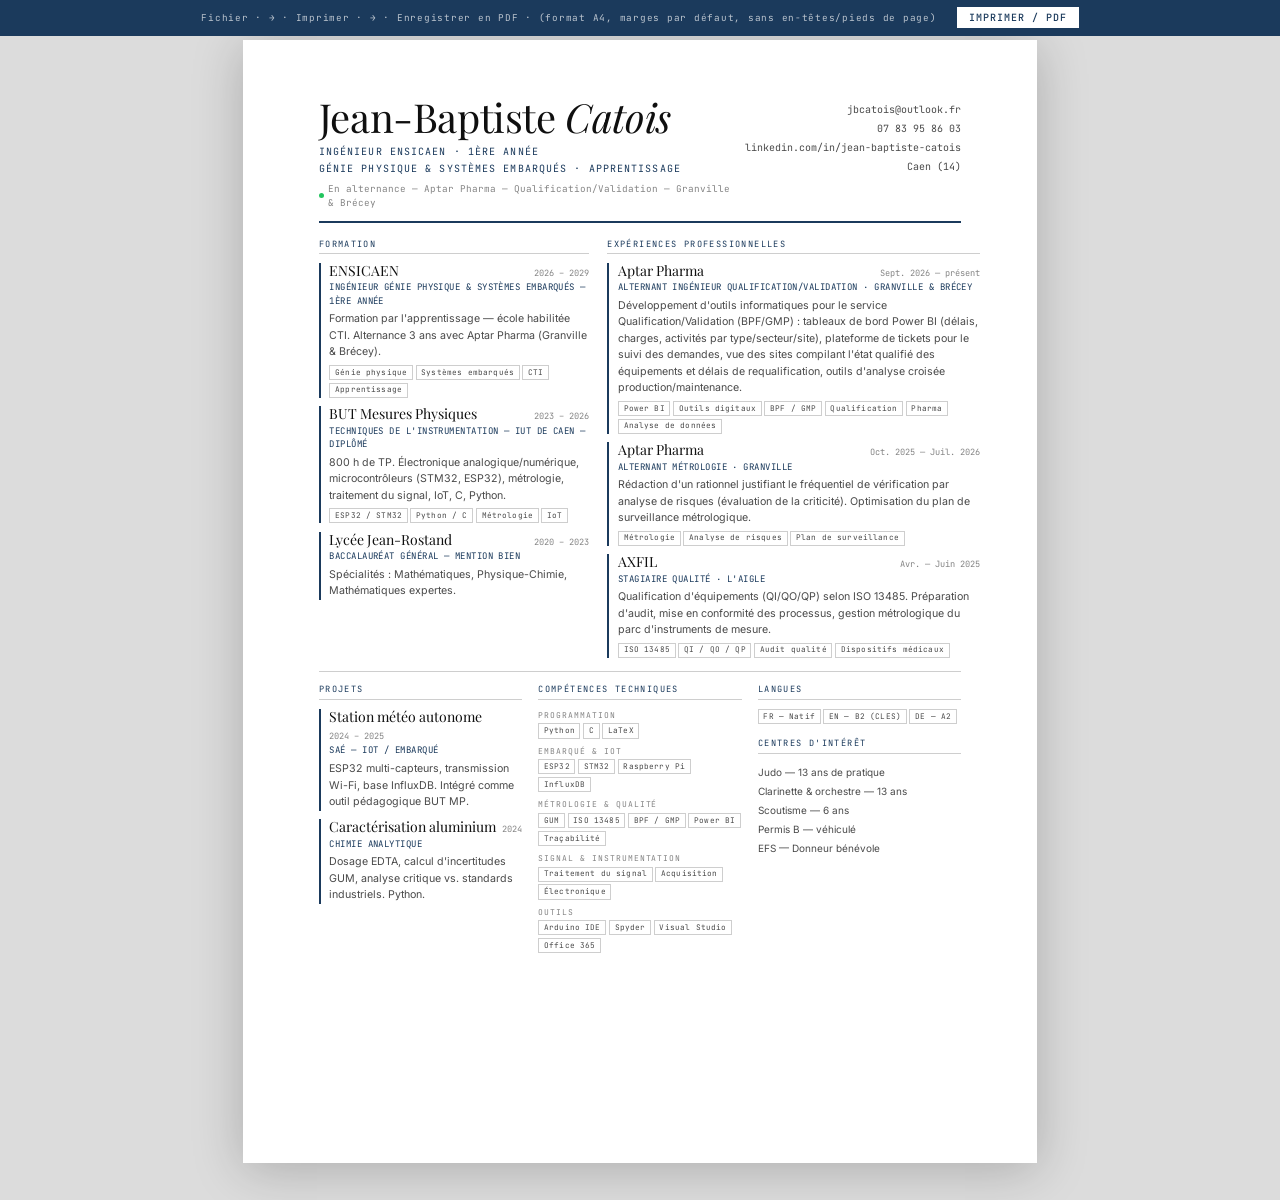
==== cv/index.html @ a0c311a1 "Mise à jour portfolio + ajout CV HTML : statut ENSICAEN 1ère année & alternance Aptar Q/V - Statut m" ====
<!DOCTYPE html>
<html lang="fr">
<head>
  <meta charset="UTF-8">
  <meta name="viewport" content="width=device-width, initial-scale=1.0">
  <title>CV — Jean-Baptiste Catois</title>

  <link rel="preconnect" href="https://fonts.googleapis.com">
  <link rel="preconnect" href="https://fonts.gstatic.com" crossorigin>
  <link href="https://fonts.googleapis.com/css2?family=Inter:wght@300;400;500;600&family=JetBrains+Mono:wght@400;500&family=Playfair+Display:ital,wght@0,400;0,700;1,400;1,700&display=swap" rel="stylesheet">

  <style>
    *, *::before, *::after { box-sizing: border-box; margin: 0; padding: 0; }
    ul { list-style: none; }
    a { color: inherit; text-decoration: none; }

    @page { size: A4; margin: 0; }

    :root {
      --ink:    #0F0F0F;
      --navy:   #1B3A5C;
      --muted:  #4A4A4A;
      --light:  #848484;
      --border: #CECECE;
      --bg:     #FFFFFF;

      --f-head: 'Playfair Display', Georgia, serif;
      --f-body: 'Inter', system-ui, sans-serif;
      --f-mono: 'JetBrains Mono', monospace;
    }

    html { font-size: 10pt; }

    body {
      font-family: var(--f-body);
      color: var(--ink);
      background: var(--bg);
      line-height: 1.5;
      -webkit-print-color-adjust: exact;
      print-color-adjust: exact;
    }

    /* ── Bouton impression (écran uniquement) ── */
    .print-bar {
      position: fixed;
      top: 0;
      left: 0;
      right: 0;
      background: var(--navy);
      color: #fff;
      display: flex;
      align-items: center;
      justify-content: center;
      gap: 1.5rem;
      padding: 0.55rem 1.5rem;
      z-index: 100;
    }
    .print-bar p {
      font-family: var(--f-mono);
      font-size: 7pt;
      letter-spacing: 0.08em;
      opacity: 0.7;
    }
    .print-bar button {
      font-family: var(--f-mono);
      font-size: 7.5pt;
      letter-spacing: 0.1em;
      text-transform: uppercase;
      background: #fff;
      color: var(--navy);
      border: none;
      padding: 0.3rem 0.9rem;
      cursor: pointer;
      font-weight: 500;
    }
    @media print { .print-bar { display: none; } }

    /* ── Page ── */
    .page {
      max-width: 21cm;
      margin: 0 auto;
      padding: 1.5cm 2cm 1.3cm;
    }

    /* ── HEADER ── */
    .cv-header {
      display: grid;
      grid-template-columns: 1fr auto;
      align-items: start;
      gap: 1rem;
      padding-bottom: 0.85rem;
      border-bottom: 2px solid var(--navy);
      margin-bottom: 1.1rem;
    }

    .cv-name {
      font-family: var(--f-head);
      font-size: 30pt;
      font-weight: 400;
      line-height: 1.0;
      letter-spacing: -0.01em;
    }
    .cv-name em { font-style: italic; }

    .cv-title {
      font-family: var(--f-mono);
      font-size: 7.5pt;
      color: var(--navy);
      text-transform: uppercase;
      letter-spacing: 0.11em;
      margin-top: 0.45rem;
      line-height: 1.75;
    }

    .cv-status {
      font-family: var(--f-mono);
      font-size: 7pt;
      color: var(--light);
      margin-top: 0.3rem;
      display: flex;
      align-items: center;
      gap: 0.4em;
    }
    .cv-status::before {
      content: '';
      display: inline-block;
      width: 0.55em;
      height: 0.55em;
      border-radius: 50%;
      background: #22C55E;
      flex-shrink: 0;
    }

    .cv-contacts {
      text-align: right;
      padding-top: 0.25rem;
    }
    .cv-contact-item {
      font-family: var(--f-mono);
      font-size: 7.5pt;
      color: var(--muted);
      display: block;
      line-height: 1.9;
    }

    /* ── Section label ── */
    .section-label {
      font-family: var(--f-mono);
      font-size: 6.5pt;
      text-transform: uppercase;
      letter-spacing: 0.16em;
      color: var(--navy);
      border-bottom: 1px solid var(--border);
      padding-bottom: 0.2rem;
      margin-bottom: 0.65rem;
    }

    /* ── TWO-COLUMN ── */
    .body-grid {
      display: grid;
      grid-template-columns: 42% 58%;
      gap: 1.4rem;
      margin-bottom: 1rem;
    }

    /* ── ENTRY ── */
    .entry {
      padding-left: 0.65rem;
      border-left: 2px solid var(--navy);
      margin-bottom: 0.65rem;
      break-inside: avoid;
    }
    .entry:last-child { margin-bottom: 0; }

    .entry-header {
      display: flex;
      justify-content: space-between;
      align-items: baseline;
      gap: 0.4rem;
      flex-wrap: wrap;
    }

    .entry-org {
      font-family: var(--f-head);
      font-size: 10.5pt;
      font-weight: 400;
      line-height: 1.15;
    }

    .entry-date {
      font-family: var(--f-mono);
      font-size: 6.5pt;
      color: var(--light);
      white-space: nowrap;
    }

    .entry-role {
      font-family: var(--f-mono);
      font-size: 6.8pt;
      color: var(--navy);
      text-transform: uppercase;
      letter-spacing: 0.05em;
      margin: 0.1rem 0 0.22rem;
    }

    .entry-desc {
      font-size: 8pt;
      color: var(--muted);
      line-height: 1.55;
      margin-bottom: 0.28rem;
    }

    /* ── Tags ── */
    .tags {
      display: flex;
      flex-wrap: wrap;
      gap: 0.2rem;
    }
    .tag {
      font-family: var(--f-mono);
      font-size: 5.8pt;
      color: var(--muted);
      border: 1px solid var(--border);
      padding: 0.06rem 0.35rem;
      letter-spacing: 0.02em;
    }

    /* ── BOTTOM THREE-COLUMN ── */
    .bottom-grid {
      display: grid;
      grid-template-columns: 1fr 1fr 1fr;
      gap: 1.2rem;
      border-top: 1px solid var(--border);
      padding-top: 0.85rem;
    }

    /* ── Skill groups ── */
    .skill-group { margin-bottom: 0.45rem; }
    .skill-group:last-child { margin-bottom: 0; }

    .skill-lbl {
      font-family: var(--f-mono);
      font-size: 6pt;
      text-transform: uppercase;
      letter-spacing: 0.12em;
      color: var(--light);
      margin-bottom: 0.2rem;
    }

    .interest-list {
      font-size: 7.5pt;
      color: var(--muted);
      line-height: 1.9;
    }

    /* ── Print ── */
    @media print {
      html { font-size: 9pt; }
      .page { padding: 1.5cm 2cm 1.3cm; }
    }

    /* ── Screen preview ── */
    @media screen {
      body { background: #DCDCDC; }
      .page {
        background: white;
        box-shadow: 0 6px 48px rgba(0,0,0,0.22);
        margin: 1cm auto;
        margin-top: 3rem;
        min-height: 29.7cm;
      }
    }
  </style>
</head>
<body>

  <div class="print-bar">
    <p>Fichier · → · Imprimer · → · Enregistrer en PDF · (format A4, marges par défaut, sans en-têtes/pieds de page)</p>
    <button onclick="window.print()">Imprimer / PDF</button>
  </div>

  <div class="page">

    <!-- ── HEADER ── -->
    <header class="cv-header">
      <div>
        <h1 class="cv-name">Jean-Baptiste <em>Catois</em></h1>
        <p class="cv-title">
          Ingénieur ENSICAEN · 1ère année<br>
          Génie Physique &amp; Systèmes Embarqués · Apprentissage
        </p>
        <p class="cv-status">En alternance — Aptar Pharma — Qualification/Validation — Granville &amp; Brécey</p>
      </div>
      <div class="cv-contacts">
        <span class="cv-contact-item">jbcatois@outlook.fr</span>
        <span class="cv-contact-item">07 83 95 86 03</span>
        <span class="cv-contact-item">linkedin.com/in/jean-baptiste-catois</span>
        <span class="cv-contact-item">Caen (14)</span>
      </div>
    </header>

    <!-- ── FORMATION + EXPÉRIENCES ── -->
    <div class="body-grid">

      <!-- FORMATION -->
      <section>
        <p class="section-label">Formation</p>

        <div class="entry">
          <div class="entry-header">
            <h3 class="entry-org">ENSICAEN</h3>
            <span class="entry-date">2026 – 2029</span>
          </div>
          <p class="entry-role">Ingénieur Génie Physique &amp; Systèmes Embarqués — 1ère année</p>
          <p class="entry-desc">Formation par l'apprentissage — école habilitée CTI. Alternance 3 ans avec Aptar Pharma (Granville &amp; Brécey).</p>
          <div class="tags">
            <span class="tag">Génie physique</span>
            <span class="tag">Systèmes embarqués</span>
            <span class="tag">CTI</span>
            <span class="tag">Apprentissage</span>
          </div>
        </div>

        <div class="entry">
          <div class="entry-header">
            <h3 class="entry-org">BUT Mesures Physiques</h3>
            <span class="entry-date">2023 – 2026</span>
          </div>
          <p class="entry-role">Techniques de l'instrumentation — IUT de Caen — Diplômé</p>
          <p class="entry-desc">800 h de TP. Électronique analogique/numérique, microcontrôleurs (STM32, ESP32), métrologie, traitement du signal, IoT, C, Python.</p>
          <div class="tags">
            <span class="tag">ESP32 / STM32</span>
            <span class="tag">Python / C</span>
            <span class="tag">Métrologie</span>
            <span class="tag">IoT</span>
          </div>
        </div>

        <div class="entry">
          <div class="entry-header">
            <h3 class="entry-org">Lycée Jean-Rostand</h3>
            <span class="entry-date">2020 – 2023</span>
          </div>
          <p class="entry-role">Baccalauréat Général — Mention Bien</p>
          <p class="entry-desc">Spécialités : Mathématiques, Physique-Chimie, Mathématiques expertes.</p>
        </div>
      </section>

      <!-- EXPÉRIENCES -->
      <section>
        <p class="section-label">Expériences professionnelles</p>

        <div class="entry">
          <div class="entry-header">
            <h3 class="entry-org">Aptar Pharma</h3>
            <span class="entry-date">Sept. 2026 — présent</span>
          </div>
          <p class="entry-role">Alternant ingénieur Qualification/Validation · Granville &amp; Brécey</p>
          <p class="entry-desc">
            Développement d'outils informatiques pour le service Qualification/Validation (BPF/GMP) : tableaux de bord Power BI (délais, charges, activités par type/secteur/site), plateforme de tickets pour le suivi des demandes, vue des sites compilant l'état qualifié des équipements et délais de requalification, outils d'analyse croisée production/maintenance.
          </p>
          <div class="tags">
            <span class="tag">Power BI</span>
            <span class="tag">Outils digitaux</span>
            <span class="tag">BPF / GMP</span>
            <span class="tag">Qualification</span>
            <span class="tag">Pharma</span>
            <span class="tag">Analyse de données</span>
          </div>
        </div>

        <div class="entry">
          <div class="entry-header">
            <h3 class="entry-org">Aptar Pharma</h3>
            <span class="entry-date">Oct. 2025 — Juil. 2026</span>
          </div>
          <p class="entry-role">Alternant Métrologie · Granville</p>
          <p class="entry-desc">
            Rédaction d'un rationnel justifiant le fréquentiel de vérification par analyse de risques (évaluation de la criticité). Optimisation du plan de surveillance métrologique.
          </p>
          <div class="tags">
            <span class="tag">Métrologie</span>
            <span class="tag">Analyse de risques</span>
            <span class="tag">Plan de surveillance</span>
          </div>
        </div>

        <div class="entry">
          <div class="entry-header">
            <h3 class="entry-org">AXFIL</h3>
            <span class="entry-date">Avr. — Juin 2025</span>
          </div>
          <p class="entry-role">Stagiaire Qualité · L'Aigle</p>
          <p class="entry-desc">
            Qualification d'équipements (QI/QO/QP) selon ISO 13485. Préparation d'audit, mise en conformité des processus, gestion métrologique du parc d'instruments de mesure.
          </p>
          <div class="tags">
            <span class="tag">ISO 13485</span>
            <span class="tag">QI / QO / QP</span>
            <span class="tag">Audit qualité</span>
            <span class="tag">Dispositifs médicaux</span>
          </div>
        </div>

      </section>
    </div>

    <!-- ── PROJETS + COMPÉTENCES + LANGUES ── -->
    <div class="bottom-grid">

      <!-- PROJETS -->
      <section>
        <p class="section-label">Projets</p>

        <div class="entry">
          <div class="entry-header">
            <h3 class="entry-org">Station météo autonome</h3>
            <span class="entry-date">2024 – 2025</span>
          </div>
          <p class="entry-role">SAÉ — IoT / Embarqué</p>
          <p class="entry-desc">ESP32 multi-capteurs, transmission Wi-Fi, base InfluxDB. Intégré comme outil pédagogique BUT MP.</p>
        </div>

        <div class="entry">
          <div class="entry-header">
            <h3 class="entry-org">Caractérisation aluminium</h3>
            <span class="entry-date">2024</span>
          </div>
          <p class="entry-role">Chimie analytique</p>
          <p class="entry-desc">Dosage EDTA, calcul d'incertitudes GUM, analyse critique vs. standards industriels. Python.</p>
        </div>
      </section>

      <!-- COMPÉTENCES -->
      <section>
        <p class="section-label">Compétences techniques</p>

        <div class="skill-group">
          <p class="skill-lbl">Programmation</p>
          <div class="tags"><span class="tag">Python</span><span class="tag">C</span><span class="tag">LaTeX</span></div>
        </div>

        <div class="skill-group">
          <p class="skill-lbl">Embarqué &amp; IoT</p>
          <div class="tags"><span class="tag">ESP32</span><span class="tag">STM32</span><span class="tag">Raspberry Pi</span><span class="tag">InfluxDB</span></div>
        </div>

        <div class="skill-group">
          <p class="skill-lbl">Métrologie &amp; Qualité</p>
          <div class="tags"><span class="tag">GUM</span><span class="tag">ISO 13485</span><span class="tag">BPF / GMP</span><span class="tag">Power BI</span><span class="tag">Traçabilité</span></div>
        </div>

        <div class="skill-group">
          <p class="skill-lbl">Signal &amp; Instrumentation</p>
          <div class="tags"><span class="tag">Traitement du signal</span><span class="tag">Acquisition</span><span class="tag">Électronique</span></div>
        </div>

        <div class="skill-group">
          <p class="skill-lbl">Outils</p>
          <div class="tags"><span class="tag">Arduino IDE</span><span class="tag">Spyder</span><span class="tag">Visual Studio</span><span class="tag">Office 365</span></div>
        </div>
      </section>

      <!-- LANGUES + INTÉRÊTS -->
      <section>
        <p class="section-label">Langues</p>
        <div class="skill-group">
          <div class="tags">
            <span class="tag">FR — Natif</span>
            <span class="tag">EN — B2 (CLES)</span>
            <span class="tag">DE — A2</span>
          </div>
        </div>

        <div style="height: 0.55rem"></div>

        <p class="section-label">Centres d'intérêt</p>
        <ul class="interest-list">
          <li>Judo — 13 ans de pratique</li>
          <li>Clarinette &amp; orchestre — 13 ans</li>
          <li>Scoutisme — 6 ans</li>
          <li>Permis B — véhiculé</li>
          <li>EFS — Donneur bénévole</li>
        </ul>
      </section>

    </div>

  </div>
</body>
</html>
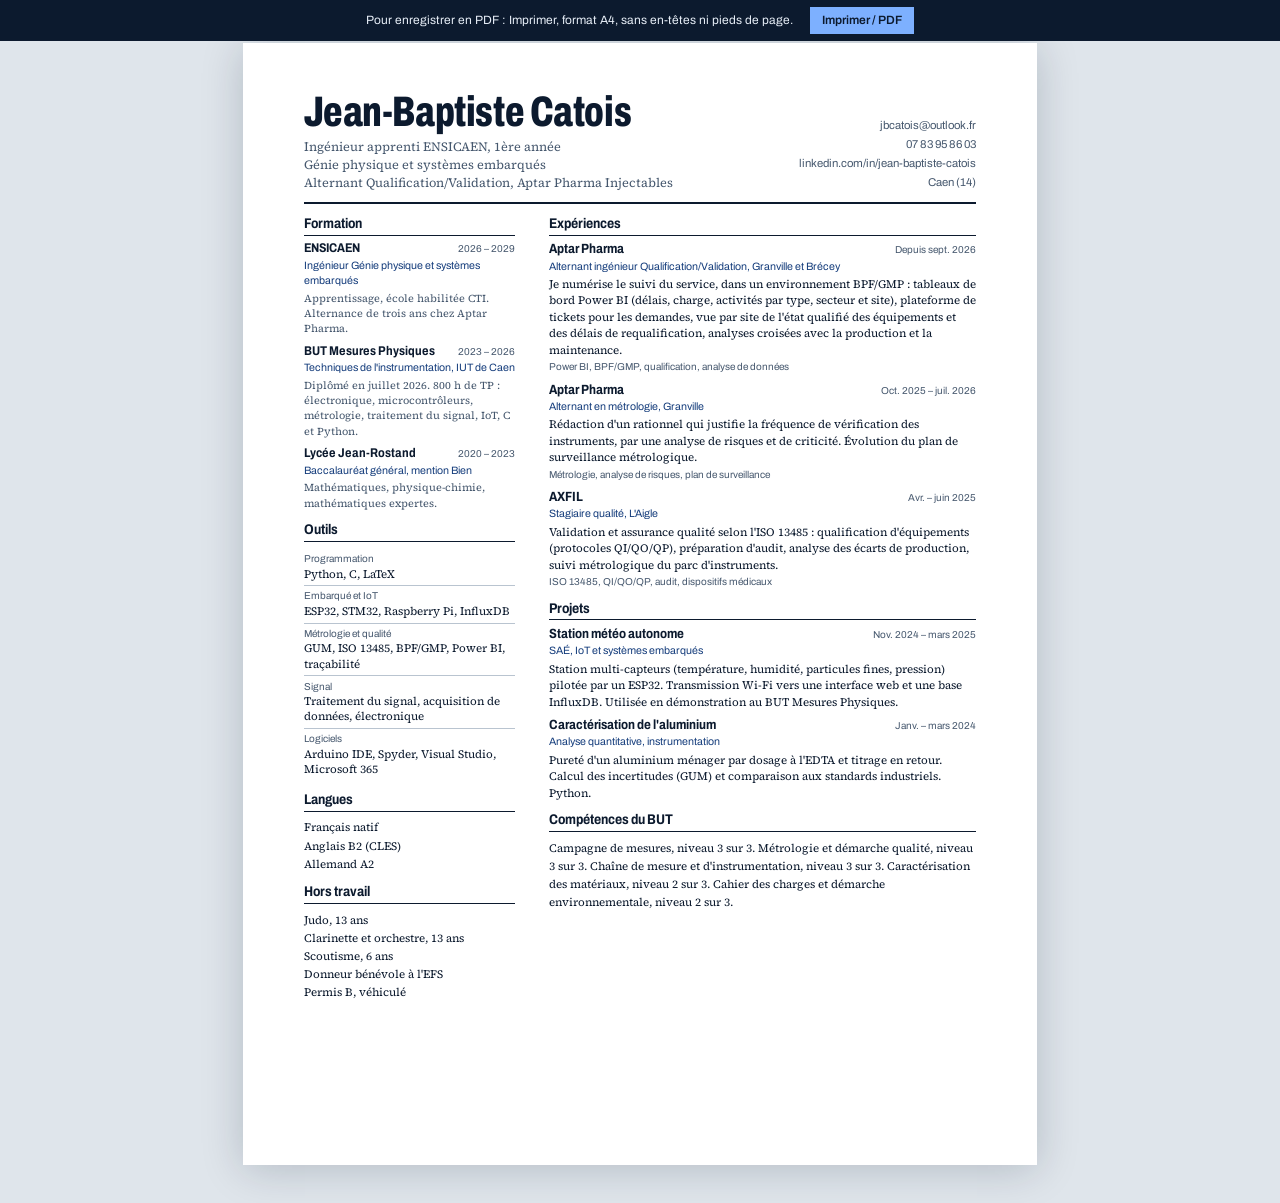
==== commit cd98f12d: "Bouton CV dans la barre du haut, CV (HTML et PDF) harmonisé avec le nouveau design Co-Authored-By: C" ====
--- a/cv/index.html
+++ b/cv/index.html
@@ -7,7 +7,7 @@
 
   <link rel="preconnect" href="https://fonts.googleapis.com">
   <link rel="preconnect" href="https://fonts.gstatic.com" crossorigin>
-  <link href="https://fonts.googleapis.com/css2?family=Inter:wght@300;400;500;600&family=JetBrains+Mono:wght@400;500&family=Playfair+Display:ital,wght@0,400;0,700;1,400;1,700&display=swap" rel="stylesheet">
+  <link href="https://fonts.googleapis.com/css2?family=Archivo:wdth,wght@62..125,400..800&family=Source+Serif+4:ital,opsz,wght@0,8..60,400..600;1,8..60,400&display=swap" rel="stylesheet">
 
   <style>
     *, *::before, *::after { box-sizing: border-box; margin: 0; padding: 0; }
@@ -17,16 +17,12 @@
     @page { size: A4; margin: 0; }
 
     :root {
-      --ink:    #0F0F0F;
-      --navy:   #1B3A5C;
-      --muted:  #4A4A4A;
-      --light:  #848484;
-      --border: #CECECE;
-      --bg:     #FFFFFF;
-
-      --f-head: 'Playfair Display', Georgia, serif;
-      --f-body: 'Inter', system-ui, sans-serif;
-      --f-mono: 'JetBrains Mono', monospace;
+      --ink:   #0c1a2e;
+      --muted: #46586e;
+      --rule:  #b9c4d0;
+      --blue:  #153d7c;
+      --f-head: 'Archivo', 'Arial Narrow', sans-serif;
+      --f-body: 'Source Serif 4', Georgia, serif;
     }
 
     html { font-size: 10pt; }
@@ -34,239 +30,128 @@
     body {
       font-family: var(--f-body);
       color: var(--ink);
-      background: var(--bg);
-      line-height: 1.5;
+      background: #fff;
+      line-height: 1.45;
       -webkit-print-color-adjust: exact;
       print-color-adjust: exact;
     }
 
-    /* ── Bouton impression (écran uniquement) ── */
+    h1, h2, h3 {
+      font-family: var(--f-head);
+      font-variation-settings: 'wdth' 85;
+      font-weight: 700;
+      line-height: 1.1;
+    }
+
+    /* ── Barre d'impression (écran seulement) ── */
     .print-bar {
       position: fixed;
-      top: 0;
-      left: 0;
-      right: 0;
-      background: var(--navy);
-      color: #fff;
+      inset: 0 0 auto 0;
+      z-index: 100;
       display: flex;
       align-items: center;
       justify-content: center;
-      gap: 1.5rem;
-      padding: 0.55rem 1.5rem;
-      z-index: 100;
-    }
-    .print-bar p {
-      font-family: var(--f-mono);
-      font-size: 7pt;
-      letter-spacing: 0.08em;
-      opacity: 0.7;
+      gap: 1.25rem;
+      padding: 0.55rem 1.25rem;
+      background: var(--ink);
+      color: #e7eef7;
+      font-family: var(--f-head);
+      font-size: 9pt;
     }
     .print-bar button {
-      font-family: var(--f-mono);
-      font-size: 7.5pt;
-      letter-spacing: 0.1em;
-      text-transform: uppercase;
-      background: #fff;
-      color: var(--navy);
-      border: none;
-      padding: 0.3rem 0.9rem;
+      font: inherit;
+      font-weight: 600;
+      background: #7db0ff;
+      color: var(--ink);
+      border: 0;
+      padding: 0.35rem 0.9rem;
       cursor: pointer;
-      font-weight: 500;
     }
     @media print { .print-bar { display: none; } }
 
-    /* ── Page ── */
-    .page {
-      max-width: 21cm;
-      margin: 0 auto;
-      padding: 1.5cm 2cm 1.3cm;
-    }
-
-    /* ── HEADER ── */
+    .page { max-width: 21cm; margin: 0 auto; padding: 1.3cm 1.6cm 1.1cm; }
+
+    /* ── En-tête ── */
     .cv-header {
       display: grid;
       grid-template-columns: 1fr auto;
-      align-items: start;
-      gap: 1rem;
-      padding-bottom: 0.85rem;
-      border-bottom: 2px solid var(--navy);
-      margin-bottom: 1.1rem;
+      gap: 1.2rem;
+      align-items: end;
+      padding-bottom: 0.7rem;
+      margin-bottom: 0.9rem;
+      border-bottom: 2px solid var(--ink);
     }
 
     .cv-name {
-      font-family: var(--f-head);
-      font-size: 30pt;
-      font-weight: 400;
-      line-height: 1.0;
+      font-size: 32pt;
+      font-weight: 800;
+      font-variation-settings: 'wdth' 70;
       letter-spacing: -0.01em;
-    }
-    .cv-name em { font-style: italic; }
-
-    .cv-title {
-      font-family: var(--f-mono);
-      font-size: 7.5pt;
-      color: var(--navy);
-      text-transform: uppercase;
-      letter-spacing: 0.11em;
-      margin-top: 0.45rem;
-      line-height: 1.75;
-    }
-
-    .cv-status {
-      font-family: var(--f-mono);
-      font-size: 7pt;
-      color: var(--light);
-      margin-top: 0.3rem;
-      display: flex;
-      align-items: center;
-      gap: 0.4em;
-    }
-    .cv-status::before {
-      content: '';
-      display: inline-block;
-      width: 0.55em;
-      height: 0.55em;
-      border-radius: 50%;
-      background: #22C55E;
-      flex-shrink: 0;
-    }
+      line-height: 0.95;
+    }
+
+    .cv-title { margin-top: 0.4rem; font-size: 9.5pt; color: var(--muted); line-height: 1.45; }
 
     .cv-contacts {
       text-align: right;
-      padding-top: 0.25rem;
-    }
-    .cv-contact-item {
-      font-family: var(--f-mono);
+      font-family: var(--f-head);
+      font-size: 8.5pt;
+      line-height: 1.7;
+      color: var(--muted);
+    }
+
+    /* ── Grille ── */
+    .cv-grid { display: grid; grid-template-columns: 5.6cm 1fr; column-gap: 0.9cm; }
+
+    .block { margin-bottom: 0.85rem; }
+
+    .block__title {
+      font-size: 10.5pt;
+      padding-bottom: 0.25rem;
+      margin-bottom: 0.5rem;
+      border-bottom: 1px solid var(--ink);
+    }
+
+    .entry { margin-bottom: 0.6rem; break-inside: avoid; }
+    .entry:last-child { margin-bottom: 0; }
+
+    .entry__top { display: flex; justify-content: space-between; align-items: baseline; gap: 0.6rem; }
+    .entry__org { font-size: 10pt; }
+
+    .entry__when {
+      font-family: var(--f-head);
       font-size: 7.5pt;
       color: var(--muted);
-      display: block;
-      line-height: 1.9;
-    }
-
-    /* ── Section label ── */
-    .section-label {
-      font-family: var(--f-mono);
-      font-size: 6.5pt;
-      text-transform: uppercase;
-      letter-spacing: 0.16em;
-      color: var(--navy);
-      border-bottom: 1px solid var(--border);
-      padding-bottom: 0.2rem;
-      margin-bottom: 0.65rem;
-    }
-
-    /* ── TWO-COLUMN ── */
-    .body-grid {
-      display: grid;
-      grid-template-columns: 42% 58%;
-      gap: 1.4rem;
-      margin-bottom: 1rem;
-    }
-
-    /* ── ENTRY ── */
-    .entry {
-      padding-left: 0.65rem;
-      border-left: 2px solid var(--navy);
-      margin-bottom: 0.65rem;
-      break-inside: avoid;
-    }
-    .entry:last-child { margin-bottom: 0; }
-
-    .entry-header {
-      display: flex;
-      justify-content: space-between;
-      align-items: baseline;
-      gap: 0.4rem;
-      flex-wrap: wrap;
-    }
-
-    .entry-org {
-      font-family: var(--f-head);
-      font-size: 10.5pt;
-      font-weight: 400;
-      line-height: 1.15;
-    }
-
-    .entry-date {
-      font-family: var(--f-mono);
-      font-size: 6.5pt;
-      color: var(--light);
       white-space: nowrap;
-    }
-
-    .entry-role {
-      font-family: var(--f-mono);
-      font-size: 6.8pt;
-      color: var(--navy);
-      text-transform: uppercase;
-      letter-spacing: 0.05em;
-      margin: 0.1rem 0 0.22rem;
-    }
-
-    .entry-desc {
-      font-size: 8pt;
-      color: var(--muted);
-      line-height: 1.55;
-      margin-bottom: 0.28rem;
-    }
-
-    /* ── Tags ── */
-    .tags {
-      display: flex;
-      flex-wrap: wrap;
-      gap: 0.2rem;
-    }
-    .tag {
-      font-family: var(--f-mono);
-      font-size: 5.8pt;
-      color: var(--muted);
-      border: 1px solid var(--border);
-      padding: 0.06rem 0.35rem;
-      letter-spacing: 0.02em;
-    }
-
-    /* ── BOTTOM THREE-COLUMN ── */
-    .bottom-grid {
-      display: grid;
-      grid-template-columns: 1fr 1fr 1fr;
-      gap: 1.2rem;
-      border-top: 1px solid var(--border);
-      padding-top: 0.85rem;
-    }
-
-    /* ── Skill groups ── */
-    .skill-group { margin-bottom: 0.45rem; }
-    .skill-group:last-child { margin-bottom: 0; }
-
-    .skill-lbl {
-      font-family: var(--f-mono);
-      font-size: 6pt;
-      text-transform: uppercase;
-      letter-spacing: 0.12em;
-      color: var(--light);
-      margin-bottom: 0.2rem;
-    }
-
-    .interest-list {
-      font-size: 7.5pt;
-      color: var(--muted);
-      line-height: 1.9;
-    }
-
-    /* ── Print ── */
+      font-variant-numeric: tabular-nums;
+    }
+
+    .entry__role { font-family: var(--f-head); font-size: 8pt; color: var(--blue); margin: 0.05rem 0 0.15rem; }
+    .entry p.entry__desc { font-size: 8.5pt; line-height: 1.45; color: var(--ink); }
+    .entry__tools { margin-top: 0.15rem; font-family: var(--f-head); font-size: 7.5pt; color: var(--muted); }
+
+    .side .entry__org { font-size: 9.5pt; }
+    .side .entry__desc { font-size: 8pt !important; color: var(--muted) !important; }
+
+    /* ── Libellé | valeur ── */
+    .defs__row { padding: 0.25rem 0; border-bottom: 1px solid var(--rule); font-size: 8.5pt; }
+    .defs__row:last-child { border-bottom: 0; }
+    .defs dt { font-family: var(--f-head); font-size: 7.5pt; color: var(--muted); }
+    .defs dd { margin: 0; line-height: 1.35; }
+
+    .plain { font-size: 8.5pt; line-height: 1.6; }
+
     @media print {
-      html { font-size: 9pt; }
-      .page { padding: 1.5cm 2cm 1.3cm; }
-    }
-
-    /* ── Screen preview ── */
+      html { font-size: 9.5pt; }
+      .page { padding: 1.2cm 1.6cm 1cm; }
+    }
+
     @media screen {
-      body { background: #DCDCDC; }
+      body { background: #dfe5eb; }
       .page {
-        background: white;
-        box-shadow: 0 6px 48px rgba(0,0,0,0.22);
-        margin: 1cm auto;
-        margin-top: 3rem;
+        background: #fff;
+        box-shadow: 0 4px 40px rgba(12, 26, 46, 0.2);
+        margin: 3.2rem auto 1cm;
         min-height: 29.7cm;
       }
     }
@@ -275,215 +160,135 @@
 <body>
 
   <div class="print-bar">
-    <p>Fichier · → · Imprimer · → · Enregistrer en PDF · (format A4, marges par défaut, sans en-têtes/pieds de page)</p>
+    <span>Pour enregistrer en PDF : Imprimer, format A4, sans en-têtes ni pieds de page.</span>
     <button onclick="window.print()">Imprimer / PDF</button>
   </div>
 
   <div class="page">
 
-    <!-- ── HEADER ── -->
     <header class="cv-header">
       <div>
-        <h1 class="cv-name">Jean-Baptiste <em>Catois</em></h1>
+        <h1 class="cv-name">Jean-Baptiste Catois</h1>
         <p class="cv-title">
-          Ingénieur ENSICAEN · 1ère année<br>
-          Génie Physique &amp; Systèmes Embarqués · Apprentissage
+          Ingénieur apprenti ENSICAEN, 1ère année<br>
+          Génie physique et systèmes embarqués<br>
+          Alternant Qualification/Validation, Aptar Pharma Injectables
         </p>
-        <p class="cv-status">En alternance — Aptar Pharma — Qualification/Validation — Granville &amp; Brécey</p>
       </div>
       <div class="cv-contacts">
-        <span class="cv-contact-item">jbcatois@outlook.fr</span>
-        <span class="cv-contact-item">07 83 95 86 03</span>
-        <span class="cv-contact-item">linkedin.com/in/jean-baptiste-catois</span>
-        <span class="cv-contact-item">Caen (14)</span>
+        jbcatois@outlook.fr<br>
+        07 83 95 86 03<br>
+        linkedin.com/in/jean-baptiste-catois<br>
+        Caen (14)
       </div>
     </header>
 
-    <!-- ── FORMATION + EXPÉRIENCES ── -->
-    <div class="body-grid">
-
-      <!-- FORMATION -->
-      <section>
-        <p class="section-label">Formation</p>
-
-        <div class="entry">
-          <div class="entry-header">
-            <h3 class="entry-org">ENSICAEN</h3>
-            <span class="entry-date">2026 – 2029</span>
-          </div>
-          <p class="entry-role">Ingénieur Génie Physique &amp; Systèmes Embarqués — 1ère année</p>
-          <p class="entry-desc">Formation par l'apprentissage — école habilitée CTI. Alternance 3 ans avec Aptar Pharma (Granville &amp; Brécey).</p>
-          <div class="tags">
-            <span class="tag">Génie physique</span>
-            <span class="tag">Systèmes embarqués</span>
-            <span class="tag">CTI</span>
-            <span class="tag">Apprentissage</span>
-          </div>
-        </div>
-
-        <div class="entry">
-          <div class="entry-header">
-            <h3 class="entry-org">BUT Mesures Physiques</h3>
-            <span class="entry-date">2023 – 2026</span>
-          </div>
-          <p class="entry-role">Techniques de l'instrumentation — IUT de Caen — Diplômé</p>
-          <p class="entry-desc">800 h de TP. Électronique analogique/numérique, microcontrôleurs (STM32, ESP32), métrologie, traitement du signal, IoT, C, Python.</p>
-          <div class="tags">
-            <span class="tag">ESP32 / STM32</span>
-            <span class="tag">Python / C</span>
-            <span class="tag">Métrologie</span>
-            <span class="tag">IoT</span>
-          </div>
-        </div>
-
-        <div class="entry">
-          <div class="entry-header">
-            <h3 class="entry-org">Lycée Jean-Rostand</h3>
-            <span class="entry-date">2020 – 2023</span>
-          </div>
-          <p class="entry-role">Baccalauréat Général — Mention Bien</p>
-          <p class="entry-desc">Spécialités : Mathématiques, Physique-Chimie, Mathématiques expertes.</p>
-        </div>
-      </section>
-
-      <!-- EXPÉRIENCES -->
-      <section>
-        <p class="section-label">Expériences professionnelles</p>
-
-        <div class="entry">
-          <div class="entry-header">
-            <h3 class="entry-org">Aptar Pharma</h3>
-            <span class="entry-date">Sept. 2026 — présent</span>
-          </div>
-          <p class="entry-role">Alternant ingénieur Qualification/Validation · Granville &amp; Brécey</p>
-          <p class="entry-desc">
-            Développement d'outils informatiques pour le service Qualification/Validation (BPF/GMP) : tableaux de bord Power BI (délais, charges, activités par type/secteur/site), plateforme de tickets pour le suivi des demandes, vue des sites compilant l'état qualifié des équipements et délais de requalification, outils d'analyse croisée production/maintenance.
+    <div class="cv-grid">
+
+      <!-- Colonne gauche -->
+      <div class="side">
+
+        <section class="block">
+          <h2 class="block__title">Formation</h2>
+
+          <div class="entry">
+            <div class="entry__top"><h3 class="entry__org">ENSICAEN</h3><span class="entry__when">2026 – 2029</span></div>
+            <p class="entry__role">Ingénieur Génie physique et systèmes embarqués</p>
+            <p class="entry__desc">Apprentissage, école habilitée CTI. Alternance de trois ans chez Aptar Pharma.</p>
+          </div>
+
+          <div class="entry">
+            <div class="entry__top"><h3 class="entry__org">BUT Mesures Physiques</h3><span class="entry__when">2023 – 2026</span></div>
+            <p class="entry__role">Techniques de l'instrumentation, IUT de Caen</p>
+            <p class="entry__desc">Diplômé en juillet 2026. 800&nbsp;h de TP : électronique, microcontrôleurs, métrologie, traitement du signal, IoT, C et Python.</p>
+          </div>
+
+          <div class="entry">
+            <div class="entry__top"><h3 class="entry__org">Lycée Jean-Rostand</h3><span class="entry__when">2020 – 2023</span></div>
+            <p class="entry__role">Baccalauréat général, mention Bien</p>
+            <p class="entry__desc">Mathématiques, physique-chimie, mathématiques expertes.</p>
+          </div>
+        </section>
+
+        <section class="block">
+          <h2 class="block__title">Outils</h2>
+          <dl class="defs">
+            <div class="defs__row"><dt>Programmation</dt><dd>Python, C, LaTeX</dd></div>
+            <div class="defs__row"><dt>Embarqué et IoT</dt><dd>ESP32, STM32, Raspberry Pi, InfluxDB</dd></div>
+            <div class="defs__row"><dt>Métrologie et qualité</dt><dd>GUM, ISO 13485, BPF/GMP, Power BI, traçabilité</dd></div>
+            <div class="defs__row"><dt>Signal</dt><dd>Traitement du signal, acquisition de données, électronique</dd></div>
+            <div class="defs__row"><dt>Logiciels</dt><dd>Arduino IDE, Spyder, Visual Studio, Microsoft 365</dd></div>
+          </dl>
+        </section>
+
+        <section class="block">
+          <h2 class="block__title">Langues</h2>
+          <p class="plain">Français natif<br>Anglais B2 (CLES)<br>Allemand A2</p>
+        </section>
+
+        <section class="block">
+          <h2 class="block__title">Hors travail</h2>
+          <p class="plain">Judo, 13 ans<br>Clarinette et orchestre, 13 ans<br>Scoutisme, 6 ans<br>Donneur bénévole à l'EFS<br>Permis B, véhiculé</p>
+        </section>
+
+      </div>
+
+      <!-- Colonne droite -->
+      <div>
+
+        <section class="block">
+          <h2 class="block__title">Expériences</h2>
+
+          <div class="entry">
+            <div class="entry__top"><h3 class="entry__org">Aptar Pharma</h3><span class="entry__when">Depuis sept. 2026</span></div>
+            <p class="entry__role">Alternant ingénieur Qualification/Validation, Granville et Brécey</p>
+            <p class="entry__desc">Je numérise le suivi du service, dans un environnement BPF/GMP : tableaux de bord Power BI (délais, charge, activités par type, secteur et site), plateforme de tickets pour les demandes, vue par site de l'état qualifié des équipements et des délais de requalification, analyses croisées avec la production et la maintenance.</p>
+            <p class="entry__tools">Power BI, BPF/GMP, qualification, analyse de données</p>
+          </div>
+
+          <div class="entry">
+            <div class="entry__top"><h3 class="entry__org">Aptar Pharma</h3><span class="entry__when">Oct. 2025 – juil. 2026</span></div>
+            <p class="entry__role">Alternant en métrologie, Granville</p>
+            <p class="entry__desc">Rédaction d'un rationnel qui justifie la fréquence de vérification des instruments, par une analyse de risques et de criticité. Évolution du plan de surveillance métrologique.</p>
+            <p class="entry__tools">Métrologie, analyse de risques, plan de surveillance</p>
+          </div>
+
+          <div class="entry">
+            <div class="entry__top"><h3 class="entry__org">AXFIL</h3><span class="entry__when">Avr. – juin 2025</span></div>
+            <p class="entry__role">Stagiaire qualité, L'Aigle</p>
+            <p class="entry__desc">Validation et assurance qualité selon l'ISO&nbsp;13485 : qualification d'équipements (protocoles QI/QO/QP), préparation d'audit, analyse des écarts de production, suivi métrologique du parc d'instruments.</p>
+            <p class="entry__tools">ISO 13485, QI/QO/QP, audit, dispositifs médicaux</p>
+          </div>
+        </section>
+
+        <section class="block">
+          <h2 class="block__title">Projets</h2>
+
+          <div class="entry">
+            <div class="entry__top"><h3 class="entry__org">Station météo autonome</h3><span class="entry__when">Nov. 2024 – mars 2025</span></div>
+            <p class="entry__role">SAÉ, IoT et systèmes embarqués</p>
+            <p class="entry__desc">Station multi-capteurs (température, humidité, particules fines, pression) pilotée par un ESP32. Transmission Wi-Fi vers une interface web et une base InfluxDB. Utilisée en démonstration au BUT Mesures Physiques.</p>
+          </div>
+
+          <div class="entry">
+            <div class="entry__top"><h3 class="entry__org">Caractérisation de l'aluminium</h3><span class="entry__when">Janv. – mars 2024</span></div>
+            <p class="entry__role">Analyse quantitative, instrumentation</p>
+            <p class="entry__desc">Pureté d'un aluminium ménager par dosage à l'EDTA et titrage en retour. Calcul des incertitudes (GUM) et comparaison aux standards industriels. Python.</p>
+          </div>
+        </section>
+
+        <section class="block">
+          <h2 class="block__title">Compétences du BUT</h2>
+          <p class="plain" style="font-size:8.5pt">
+            Campagne de mesures, niveau 3 sur 3.
+            Métrologie et démarche qualité, niveau 3 sur 3.
+            Chaîne de mesure et d'instrumentation, niveau 3 sur 3.
+            Caractérisation des matériaux, niveau 2 sur 3.
+            Cahier des charges et démarche environnementale, niveau 2 sur 3.
           </p>
-          <div class="tags">
-            <span class="tag">Power BI</span>
-            <span class="tag">Outils digitaux</span>
-            <span class="tag">BPF / GMP</span>
-            <span class="tag">Qualification</span>
-            <span class="tag">Pharma</span>
-            <span class="tag">Analyse de données</span>
-          </div>
-        </div>
-
-        <div class="entry">
-          <div class="entry-header">
-            <h3 class="entry-org">Aptar Pharma</h3>
-            <span class="entry-date">Oct. 2025 — Juil. 2026</span>
-          </div>
-          <p class="entry-role">Alternant Métrologie · Granville</p>
-          <p class="entry-desc">
-            Rédaction d'un rationnel justifiant le fréquentiel de vérification par analyse de risques (évaluation de la criticité). Optimisation du plan de surveillance métrologique.
-          </p>
-          <div class="tags">
-            <span class="tag">Métrologie</span>
-            <span class="tag">Analyse de risques</span>
-            <span class="tag">Plan de surveillance</span>
-          </div>
-        </div>
-
-        <div class="entry">
-          <div class="entry-header">
-            <h3 class="entry-org">AXFIL</h3>
-            <span class="entry-date">Avr. — Juin 2025</span>
-          </div>
-          <p class="entry-role">Stagiaire Qualité · L'Aigle</p>
-          <p class="entry-desc">
-            Qualification d'équipements (QI/QO/QP) selon ISO 13485. Préparation d'audit, mise en conformité des processus, gestion métrologique du parc d'instruments de mesure.
-          </p>
-          <div class="tags">
-            <span class="tag">ISO 13485</span>
-            <span class="tag">QI / QO / QP</span>
-            <span class="tag">Audit qualité</span>
-            <span class="tag">Dispositifs médicaux</span>
-          </div>
-        </div>
-
-      </section>
-    </div>
-
-    <!-- ── PROJETS + COMPÉTENCES + LANGUES ── -->
-    <div class="bottom-grid">
-
-      <!-- PROJETS -->
-      <section>
-        <p class="section-label">Projets</p>
-
-        <div class="entry">
-          <div class="entry-header">
-            <h3 class="entry-org">Station météo autonome</h3>
-            <span class="entry-date">2024 – 2025</span>
-          </div>
-          <p class="entry-role">SAÉ — IoT / Embarqué</p>
-          <p class="entry-desc">ESP32 multi-capteurs, transmission Wi-Fi, base InfluxDB. Intégré comme outil pédagogique BUT MP.</p>
-        </div>
-
-        <div class="entry">
-          <div class="entry-header">
-            <h3 class="entry-org">Caractérisation aluminium</h3>
-            <span class="entry-date">2024</span>
-          </div>
-          <p class="entry-role">Chimie analytique</p>
-          <p class="entry-desc">Dosage EDTA, calcul d'incertitudes GUM, analyse critique vs. standards industriels. Python.</p>
-        </div>
-      </section>
-
-      <!-- COMPÉTENCES -->
-      <section>
-        <p class="section-label">Compétences techniques</p>
-
-        <div class="skill-group">
-          <p class="skill-lbl">Programmation</p>
-          <div class="tags"><span class="tag">Python</span><span class="tag">C</span><span class="tag">LaTeX</span></div>
-        </div>
-
-        <div class="skill-group">
-          <p class="skill-lbl">Embarqué &amp; IoT</p>
-          <div class="tags"><span class="tag">ESP32</span><span class="tag">STM32</span><span class="tag">Raspberry Pi</span><span class="tag">InfluxDB</span></div>
-        </div>
-
-        <div class="skill-group">
-          <p class="skill-lbl">Métrologie &amp; Qualité</p>
-          <div class="tags"><span class="tag">GUM</span><span class="tag">ISO 13485</span><span class="tag">BPF / GMP</span><span class="tag">Power BI</span><span class="tag">Traçabilité</span></div>
-        </div>
-
-        <div class="skill-group">
-          <p class="skill-lbl">Signal &amp; Instrumentation</p>
-          <div class="tags"><span class="tag">Traitement du signal</span><span class="tag">Acquisition</span><span class="tag">Électronique</span></div>
-        </div>
-
-        <div class="skill-group">
-          <p class="skill-lbl">Outils</p>
-          <div class="tags"><span class="tag">Arduino IDE</span><span class="tag">Spyder</span><span class="tag">Visual Studio</span><span class="tag">Office 365</span></div>
-        </div>
-      </section>
-
-      <!-- LANGUES + INTÉRÊTS -->
-      <section>
-        <p class="section-label">Langues</p>
-        <div class="skill-group">
-          <div class="tags">
-            <span class="tag">FR — Natif</span>
-            <span class="tag">EN — B2 (CLES)</span>
-            <span class="tag">DE — A2</span>
-          </div>
-        </div>
-
-        <div style="height: 0.55rem"></div>
-
-        <p class="section-label">Centres d'intérêt</p>
-        <ul class="interest-list">
-          <li>Judo — 13 ans de pratique</li>
-          <li>Clarinette &amp; orchestre — 13 ans</li>
-          <li>Scoutisme — 6 ans</li>
-          <li>Permis B — véhiculé</li>
-          <li>EFS — Donneur bénévole</li>
-        </ul>
-      </section>
-
+        </section>
+
+      </div>
     </div>
 
   </div>
